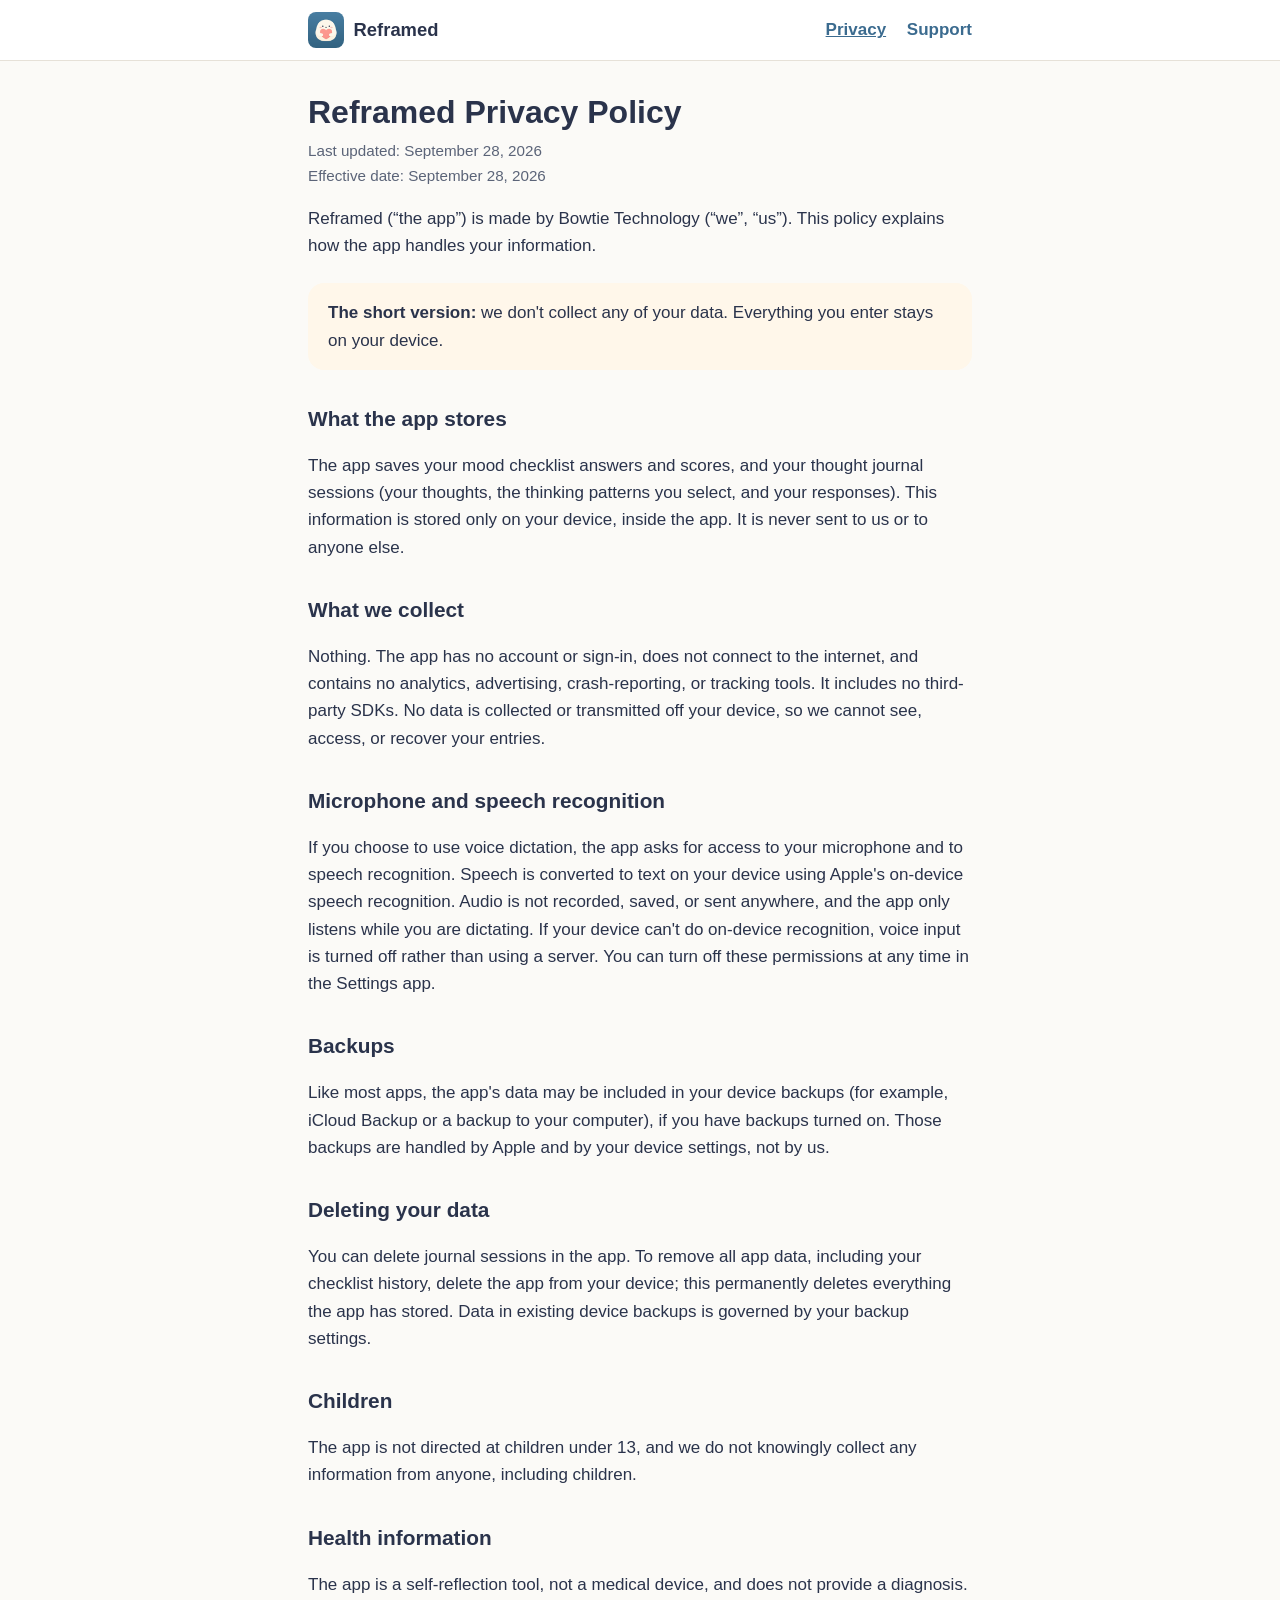
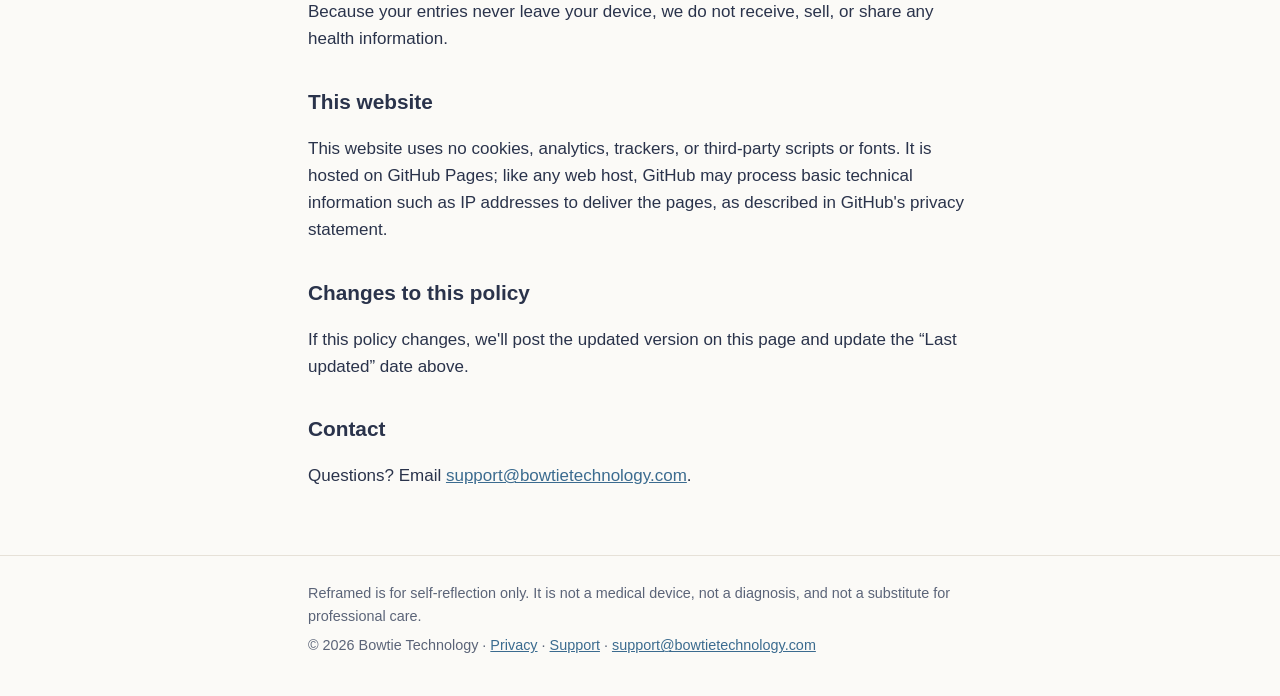
==== privacy/index.html @ 7ae002f9 "Add Reframed landing, privacy, and support pages" ====
<!doctype html>
<html lang="en">
<head>
  <meta charset="utf-8">
  <meta name="viewport" content="width=device-width, initial-scale=1">
  <title>Privacy Policy – Reframed</title>
  <meta name="description" content="Reframed does not collect any data. Everything you enter stays on your device.">
  <meta name="referrer" content="no-referrer">
  <link rel="icon" type="image/png" href="../favicon.png">
  <link rel="apple-touch-icon" href="../apple-touch-icon.png">
  <link rel="stylesheet" href="../assets/style.css">
</head>
<body>
  <a class="skip" href="#main">Skip to content</a>
  <header class="site">
    <div class="inner">
      <a class="brand" href="../"><img src="../assets/app-icon.png" alt="">Reframed</a>
      <nav class="site" aria-label="Main">
        <a href="./" aria-current="page">Privacy</a>
        <a href="../support/">Support</a>
      </nav>
    </div>
  </header>

  <main id="main">
    <h1>Reframed Privacy Policy</h1>
    <p class="meta">Last updated: September 28, 2026<br>Effective date: September 28, 2026</p>

    <p>Reframed (&ldquo;the app&rdquo;) is made by Bowtie Technology (&ldquo;we&rdquo;, &ldquo;us&rdquo;). This policy explains how the app handles your information.</p>

    <div class="card">
      <p><strong>The short version:</strong> we don't collect any of your data. Everything you enter stays on your device.</p>
    </div>

    <h2>What the app stores</h2>
    <p>The app saves your mood checklist answers and scores, and your thought journal sessions (your thoughts, the thinking patterns you select, and your responses). This information is stored only on your device, inside the app. It is never sent to us or to anyone else.</p>

    <h2>What we collect</h2>
    <p>Nothing. The app has no account or sign-in, does not connect to the internet, and contains no analytics, advertising, crash-reporting, or tracking tools. It includes no third-party SDKs. No data is collected or transmitted off your device, so we cannot see, access, or recover your entries.</p>

    <h2>Microphone and speech recognition</h2>
    <p>If you choose to use voice dictation, the app asks for access to your microphone and to speech recognition. Speech is converted to text on your device using Apple's on-device speech recognition. Audio is not recorded, saved, or sent anywhere, and the app only listens while you are dictating. If your device can't do on-device recognition, voice input is turned off rather than using a server. You can turn off these permissions at any time in the Settings app.</p>

    <h2>Backups</h2>
    <p>Like most apps, the app's data may be included in your device backups (for example, iCloud Backup or a backup to your computer), if you have backups turned on. Those backups are handled by Apple and by your device settings, not by us.</p>

    <h2>Deleting your data</h2>
    <p>You can delete journal sessions in the app. To remove all app data, including your checklist history, delete the app from your device; this permanently deletes everything the app has stored. Data in existing device backups is governed by your backup settings.</p>

    <h2>Children</h2>
    <p>The app is not directed at children under 13, and we do not knowingly collect any information from anyone, including children.</p>

    <h2>Health information</h2>
    <p>The app is a self-reflection tool, not a medical device, and does not provide a diagnosis. Because your entries never leave your device, we do not receive, sell, or share any health information.</p>

    <h2>This website</h2>
    <p>This website uses no cookies, analytics, trackers, or third-party scripts or fonts. It is hosted on GitHub Pages; like any web host, GitHub may process basic technical information such as IP addresses to deliver the pages, as described in GitHub's privacy statement.</p>

    <h2>Changes to this policy</h2>
    <p>If this policy changes, we'll post the updated version on this page and update the &ldquo;Last updated&rdquo; date above.</p>

    <h2>Contact</h2>
    <p>Questions? Email <a href="mailto:support@bowtietechnology.com">support@bowtietechnology.com</a>.</p>
  </main>

  <footer class="site">
    <div class="inner">
      <p>Reframed is for self-reflection only. It is not a medical device, not a diagnosis, and not a substitute for professional care.</p>
      <p>&copy; 2026 Bowtie Technology &middot; <a href="./">Privacy</a> &middot; <a href="../support/">Support</a> &middot; <a href="mailto:support@bowtietechnology.com">support@bowtietechnology.com</a></p>
    </div>
  </footer>
</body>
</html>
---- assets/style.css ----
:root {
  --blue: #3B6B8F;
  --coral: #FC978D;
  --cream: #FFF7EA;
  --ink: #2A334B;
  --bg: #FBFAF7;
  --surface: #FFFFFF;
  --text: #2A334B;
  --muted: #5B6478;
  --border: #E6E1D8;
  --link: #3B6B8F;
  --halo: rgba(252, 151, 141, 0.18);
  color-scheme: light dark;
}

@media (prefers-color-scheme: dark) {
  :root {
    --blue: #739EB5;
    --coral: #F4A59C;
    --cream: #3B342C;
    --bg: #15181F;
    --surface: #1E222B;
    --text: #EDEAE4;
    --muted: #A9AFBC;
    --border: #2F3440;
    --link: #8DB6CC;
    --halo: rgba(244, 165, 156, 0.18);
  }
}

* { box-sizing: border-box; }

html { -webkit-text-size-adjust: 100%; }

body {
  margin: 0;
  background: var(--bg);
  color: var(--text);
  font-family: -apple-system, BlinkMacSystemFont, "Segoe UI", Roboto, "Helvetica Neue", Arial, sans-serif;
  font-size: 17px;
  line-height: 1.6;
}

a { color: var(--link); }
a:hover { text-decoration-thickness: 2px; }

.skip {
  position: absolute;
  left: -9999px;
}
.skip:focus { left: 1rem; top: 1rem; background: var(--surface); padding: .5rem 1rem; }

header.site {
  border-bottom: 1px solid var(--border);
  background: var(--surface);
}

header.site .inner,
main,
footer.site .inner {
  max-width: 44rem;
  margin: 0 auto;
  padding: 0 1.25rem;
}

header.site .inner {
  display: flex;
  align-items: center;
  justify-content: space-between;
  gap: 1rem;
  padding-top: .75rem;
  padding-bottom: .75rem;
  flex-wrap: wrap;
}

.brand {
  display: flex;
  align-items: center;
  gap: .6rem;
  font-weight: 700;
  font-size: 1.15rem;
  color: var(--text);
  text-decoration: none;
}
.brand img { width: 36px; height: 36px; border-radius: 8px; }

nav.site a {
  margin-left: 1rem;
  text-decoration: none;
  font-weight: 600;
}
nav.site a:first-child { margin-left: 0; }
nav.site a[aria-current="page"] { text-decoration: underline; }

main { padding-top: 2rem; padding-bottom: 3rem; }

h1 { font-size: 2rem; line-height: 1.2; margin: 0 0 .5rem; }
h2 { font-size: 1.3rem; margin: 2rem 0 .5rem; }
h3 { font-size: 1.05rem; margin: 1.5rem 0 .25rem; }

.meta { color: var(--muted); font-size: .95rem; margin-top: 0; }

.hero { text-align: center; padding: 1.5rem 0 1rem; }
.hero .mascot {
  width: 180px;
  height: 180px;
  border-radius: 50%;
  background: var(--halo);
  padding: 12px;
}
.hero h1 { font-size: 2.4rem; margin-top: 1rem; }
.hero .tagline { font-size: 1.2rem; color: var(--muted); margin: 0 auto 1.5rem; max-width: 32rem; }

.buttons { display: flex; gap: .75rem; justify-content: center; flex-wrap: wrap; }
.button {
  display: inline-block;
  padding: .7rem 1.3rem;
  border-radius: 999px;
  background: var(--blue);
  color: #fff;
  font-weight: 600;
  text-decoration: none;
}
.button.secondary {
  background: transparent;
  color: var(--link);
  border: 2px solid var(--blue);
}
@media (prefers-color-scheme: dark) {
  .button { color: #15181F; }
}

.card {
  background: var(--cream);
  border-radius: 16px;
  padding: 1rem 1.25rem;
  margin: 1.5rem 0;
}
.card p:first-child, .card h2:first-child { margin-top: 0; }
.card p:last-child { margin-bottom: 0; }

.crisis {
  border-left: 4px solid var(--coral);
}

.features { list-style: none; padding: 0; display: grid; gap: 1rem; margin: 2rem 0; }
@media (min-width: 40rem) { .features { grid-template-columns: repeat(3, 1fr); } }
.features li {
  background: var(--surface);
  border: 1px solid var(--border);
  border-radius: 14px;
  padding: 1rem;
}
.features strong { display: block; margin-bottom: .25rem; }

.coming-soon { color: var(--muted); font-size: .95rem; text-align: center; }

footer.site {
  border-top: 1px solid var(--border);
  color: var(--muted);
  font-size: .9rem;
}
footer.site .inner { padding-top: 1.25rem; padding-bottom: 2rem; }
footer.site p { margin: .4rem 0; }
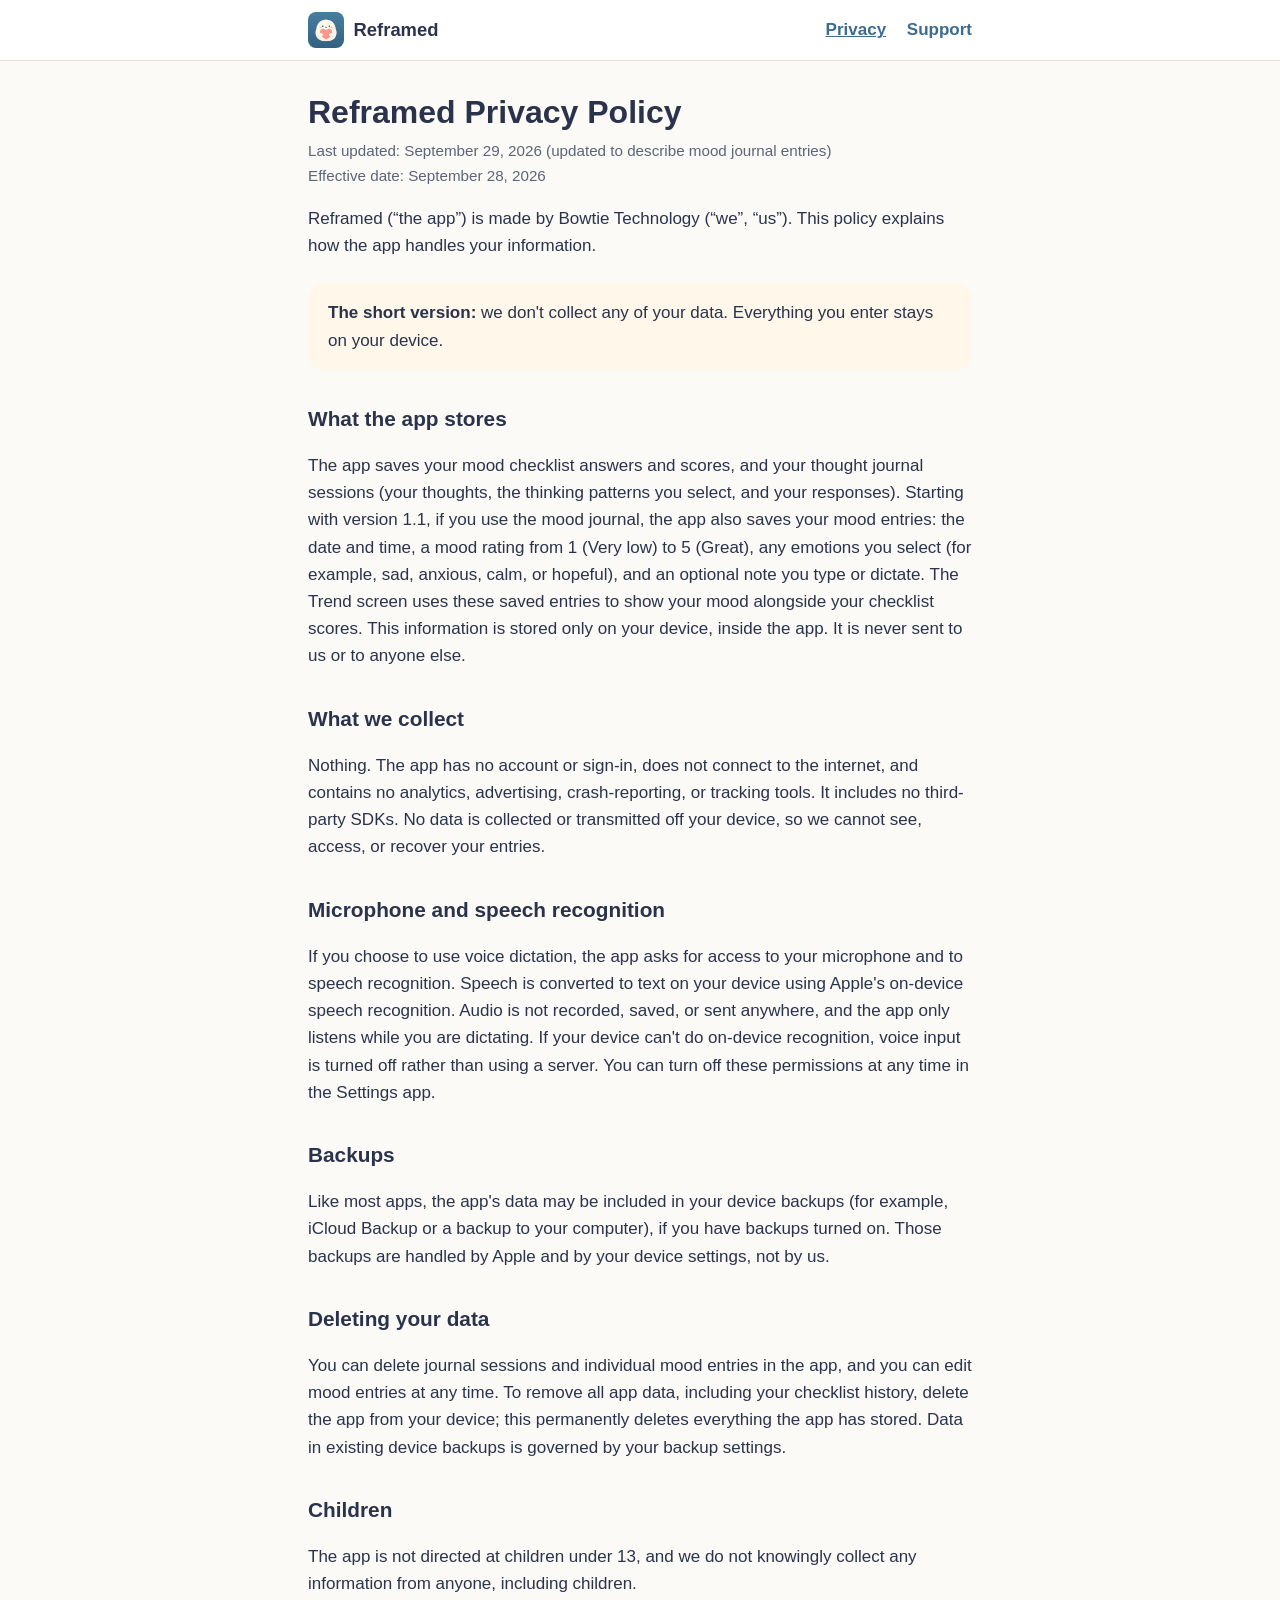
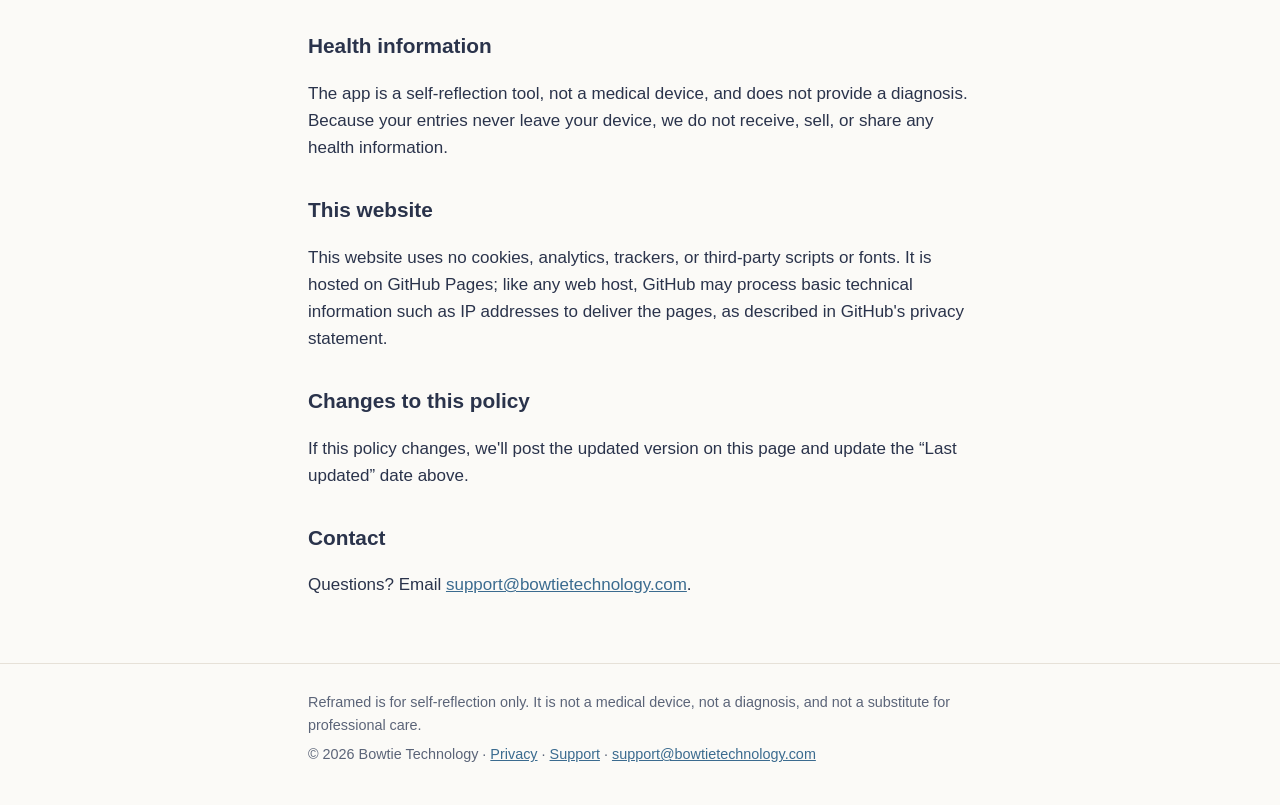
==== commit 808c6803: "Privacy policy: describe mood journal entries Add mood journal entries (coming in 1.1) to the stored" ====
--- a/privacy/index.html
+++ b/privacy/index.html
@@ -24,7 +24,7 @@
 
   <main id="main">
     <h1>Reframed Privacy Policy</h1>
-    <p class="meta">Last updated: September 28, 2026<br>Effective date: September 28, 2026</p>
+    <p class="meta">Last updated: September 29, 2026 (updated to describe mood journal entries)<br>Effective date: September 28, 2026</p>
 
     <p>Reframed (&ldquo;the app&rdquo;) is made by Bowtie Technology (&ldquo;we&rdquo;, &ldquo;us&rdquo;). This policy explains how the app handles your information.</p>
 
@@ -33,7 +33,7 @@
     </div>
 
     <h2>What the app stores</h2>
-    <p>The app saves your mood checklist answers and scores, and your thought journal sessions (your thoughts, the thinking patterns you select, and your responses). This information is stored only on your device, inside the app. It is never sent to us or to anyone else.</p>
+    <p>The app saves your mood checklist answers and scores, and your thought journal sessions (your thoughts, the thinking patterns you select, and your responses). Starting with version 1.1, if you use the mood journal, the app also saves your mood entries: the date and time, a mood rating from 1 (Very low) to 5 (Great), any emotions you select (for example, sad, anxious, calm, or hopeful), and an optional note you type or dictate. The Trend screen uses these saved entries to show your mood alongside your checklist scores. This information is stored only on your device, inside the app. It is never sent to us or to anyone else.</p>
 
     <h2>What we collect</h2>
     <p>Nothing. The app has no account or sign-in, does not connect to the internet, and contains no analytics, advertising, crash-reporting, or tracking tools. It includes no third-party SDKs. No data is collected or transmitted off your device, so we cannot see, access, or recover your entries.</p>
@@ -45,7 +45,7 @@
     <p>Like most apps, the app's data may be included in your device backups (for example, iCloud Backup or a backup to your computer), if you have backups turned on. Those backups are handled by Apple and by your device settings, not by us.</p>
 
     <h2>Deleting your data</h2>
-    <p>You can delete journal sessions in the app. To remove all app data, including your checklist history, delete the app from your device; this permanently deletes everything the app has stored. Data in existing device backups is governed by your backup settings.</p>
+    <p>You can delete journal sessions and individual mood entries in the app, and you can edit mood entries at any time. To remove all app data, including your checklist history, delete the app from your device; this permanently deletes everything the app has stored. Data in existing device backups is governed by your backup settings.</p>
 
     <h2>Children</h2>
     <p>The app is not directed at children under 13, and we do not knowingly collect any information from anyone, including children.</p>
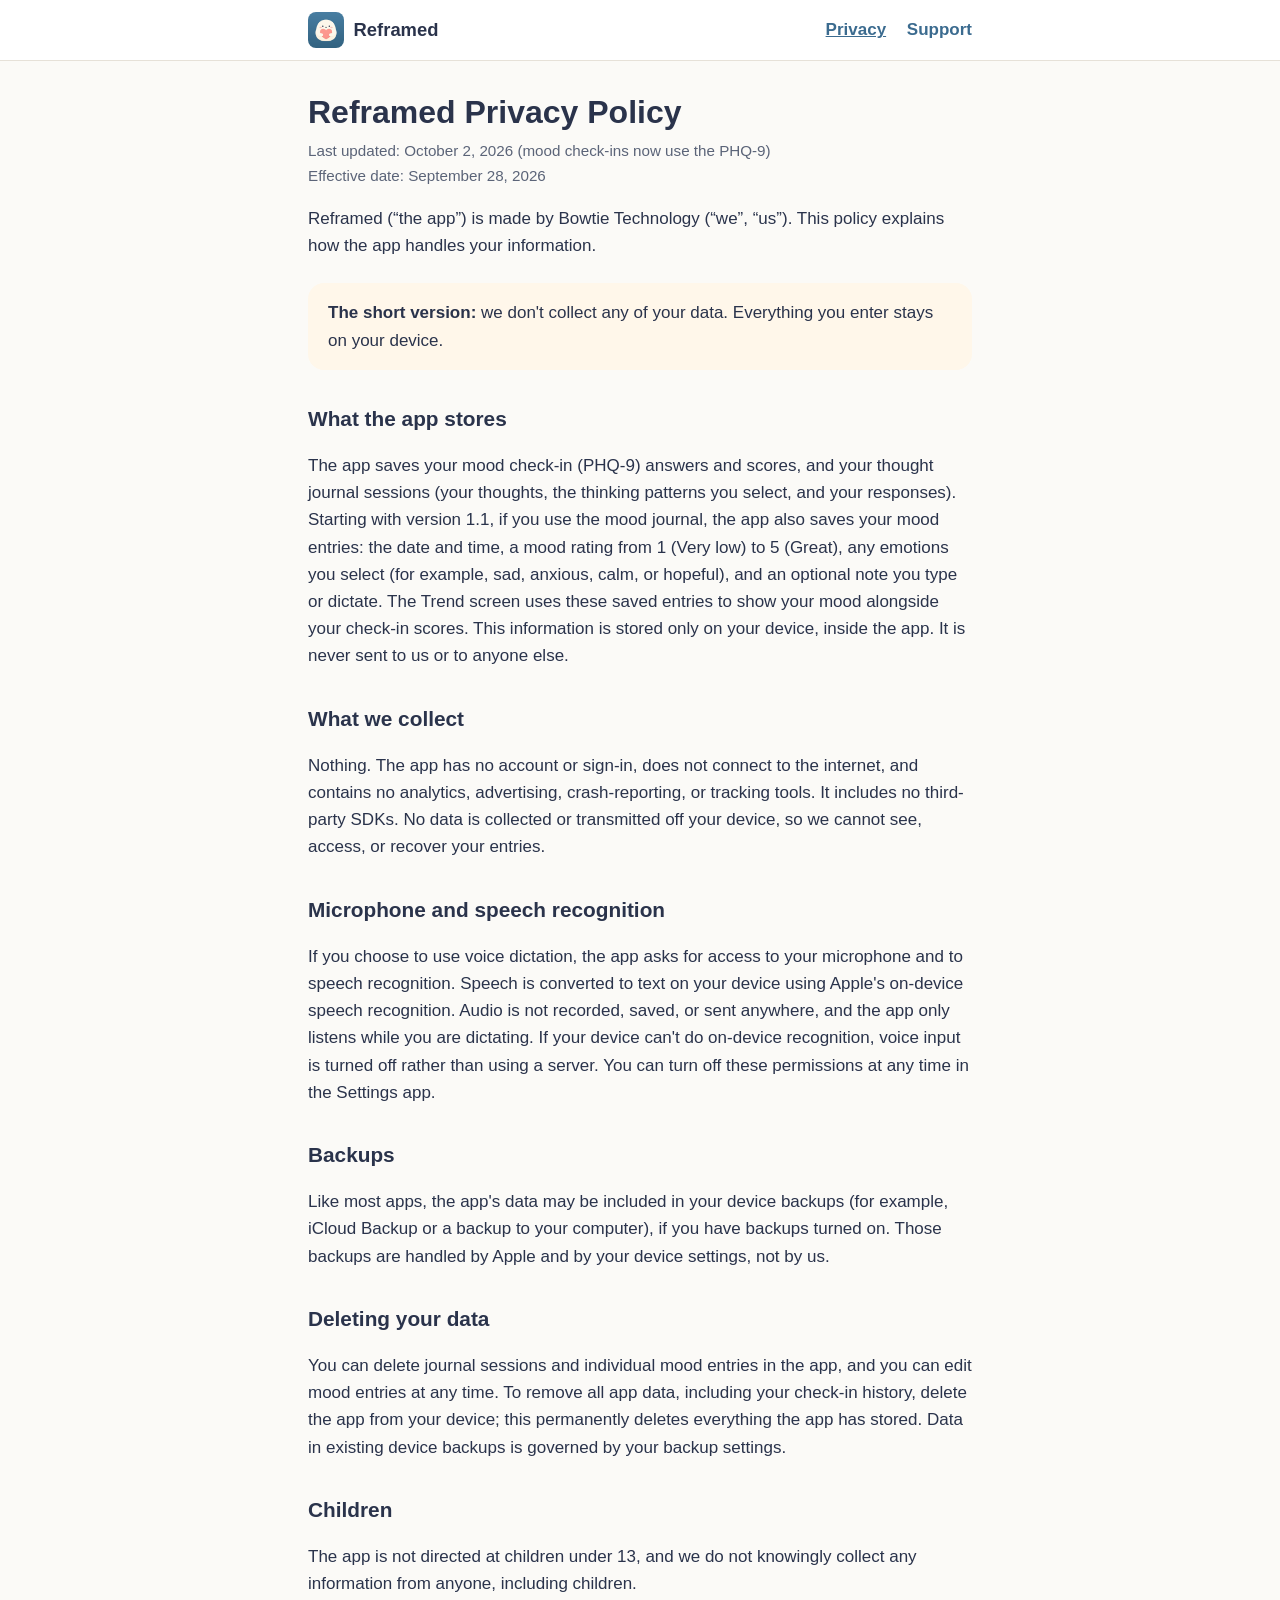
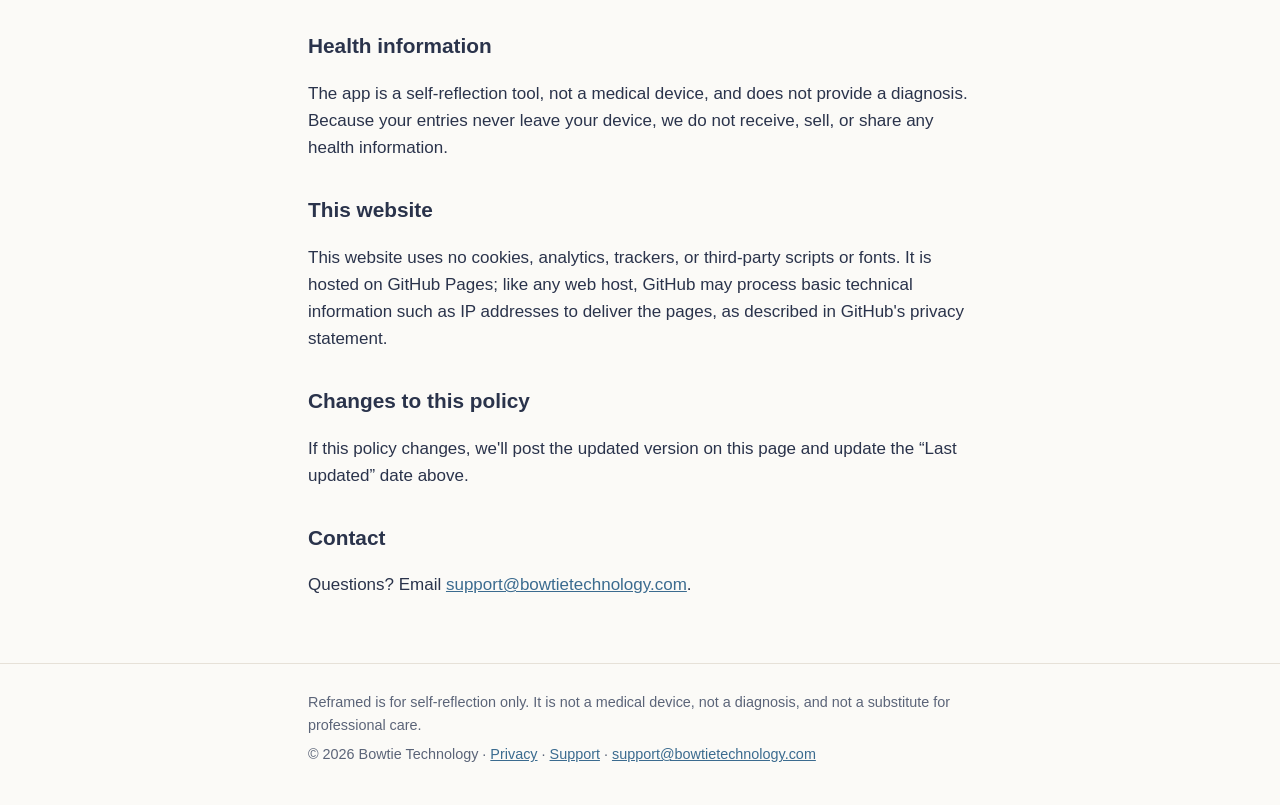
==== commit b362144c: "Describe the PHQ-9 mood check-in Reframed 1.0 (2) replaces the 25-item checklist with the PHQ-9. Upd" ====
--- a/privacy/index.html
+++ b/privacy/index.html
@@ -24,7 +24,7 @@
 
   <main id="main">
     <h1>Reframed Privacy Policy</h1>
-    <p class="meta">Last updated: September 29, 2026 (updated to describe mood journal entries)<br>Effective date: September 28, 2026</p>
+    <p class="meta">Last updated: October 2, 2026 (mood check-ins now use the PHQ-9)<br>Effective date: September 28, 2026</p>
 
     <p>Reframed (&ldquo;the app&rdquo;) is made by Bowtie Technology (&ldquo;we&rdquo;, &ldquo;us&rdquo;). This policy explains how the app handles your information.</p>
 
@@ -33,7 +33,7 @@
     </div>
 
     <h2>What the app stores</h2>
-    <p>The app saves your mood checklist answers and scores, and your thought journal sessions (your thoughts, the thinking patterns you select, and your responses). Starting with version 1.1, if you use the mood journal, the app also saves your mood entries: the date and time, a mood rating from 1 (Very low) to 5 (Great), any emotions you select (for example, sad, anxious, calm, or hopeful), and an optional note you type or dictate. The Trend screen uses these saved entries to show your mood alongside your checklist scores. This information is stored only on your device, inside the app. It is never sent to us or to anyone else.</p>
+    <p>The app saves your mood check-in (PHQ-9) answers and scores, and your thought journal sessions (your thoughts, the thinking patterns you select, and your responses). Starting with version 1.1, if you use the mood journal, the app also saves your mood entries: the date and time, a mood rating from 1 (Very low) to 5 (Great), any emotions you select (for example, sad, anxious, calm, or hopeful), and an optional note you type or dictate. The Trend screen uses these saved entries to show your mood alongside your check-in scores. This information is stored only on your device, inside the app. It is never sent to us or to anyone else.</p>
 
     <h2>What we collect</h2>
     <p>Nothing. The app has no account or sign-in, does not connect to the internet, and contains no analytics, advertising, crash-reporting, or tracking tools. It includes no third-party SDKs. No data is collected or transmitted off your device, so we cannot see, access, or recover your entries.</p>
@@ -45,7 +45,7 @@
     <p>Like most apps, the app's data may be included in your device backups (for example, iCloud Backup or a backup to your computer), if you have backups turned on. Those backups are handled by Apple and by your device settings, not by us.</p>
 
     <h2>Deleting your data</h2>
-    <p>You can delete journal sessions and individual mood entries in the app, and you can edit mood entries at any time. To remove all app data, including your checklist history, delete the app from your device; this permanently deletes everything the app has stored. Data in existing device backups is governed by your backup settings.</p>
+    <p>You can delete journal sessions and individual mood entries in the app, and you can edit mood entries at any time. To remove all app data, including your check-in history, delete the app from your device; this permanently deletes everything the app has stored. Data in existing device backups is governed by your backup settings.</p>
 
     <h2>Children</h2>
     <p>The app is not directed at children under 13, and we do not knowingly collect any information from anyone, including children.</p>
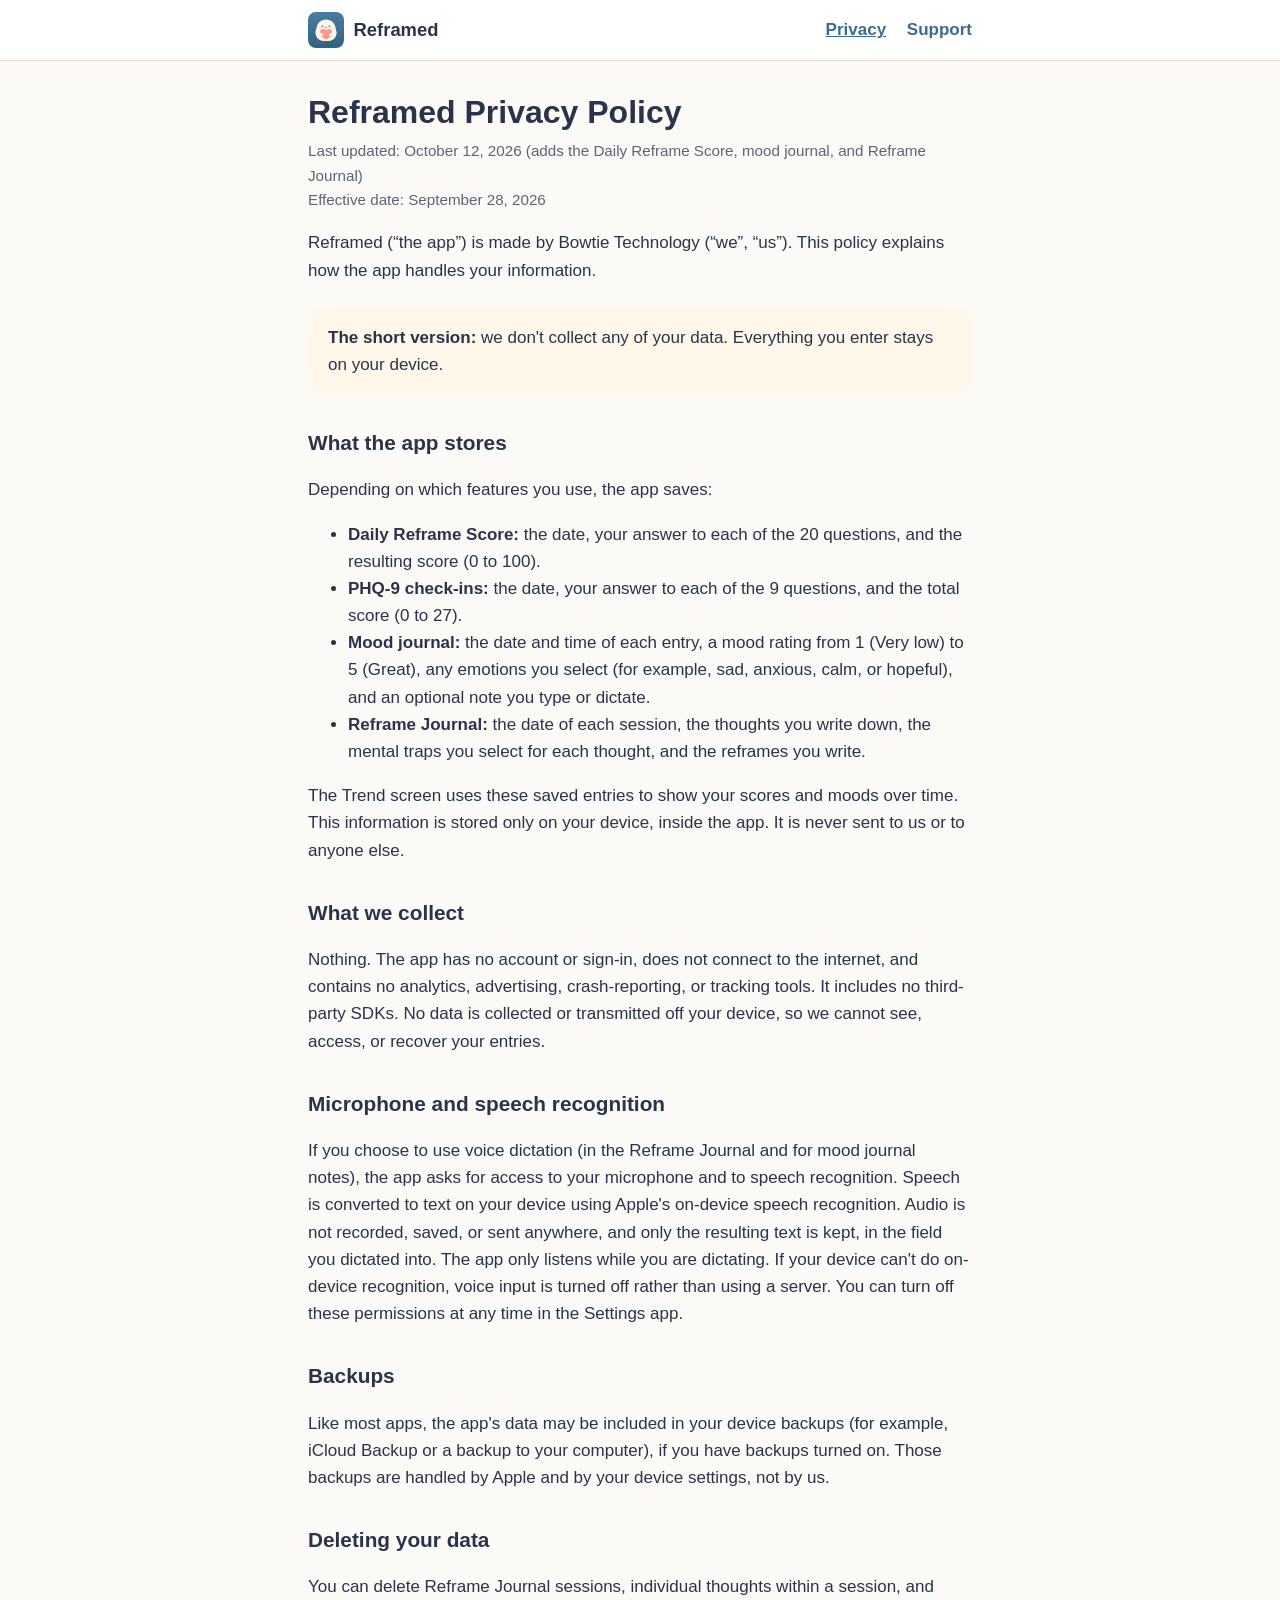
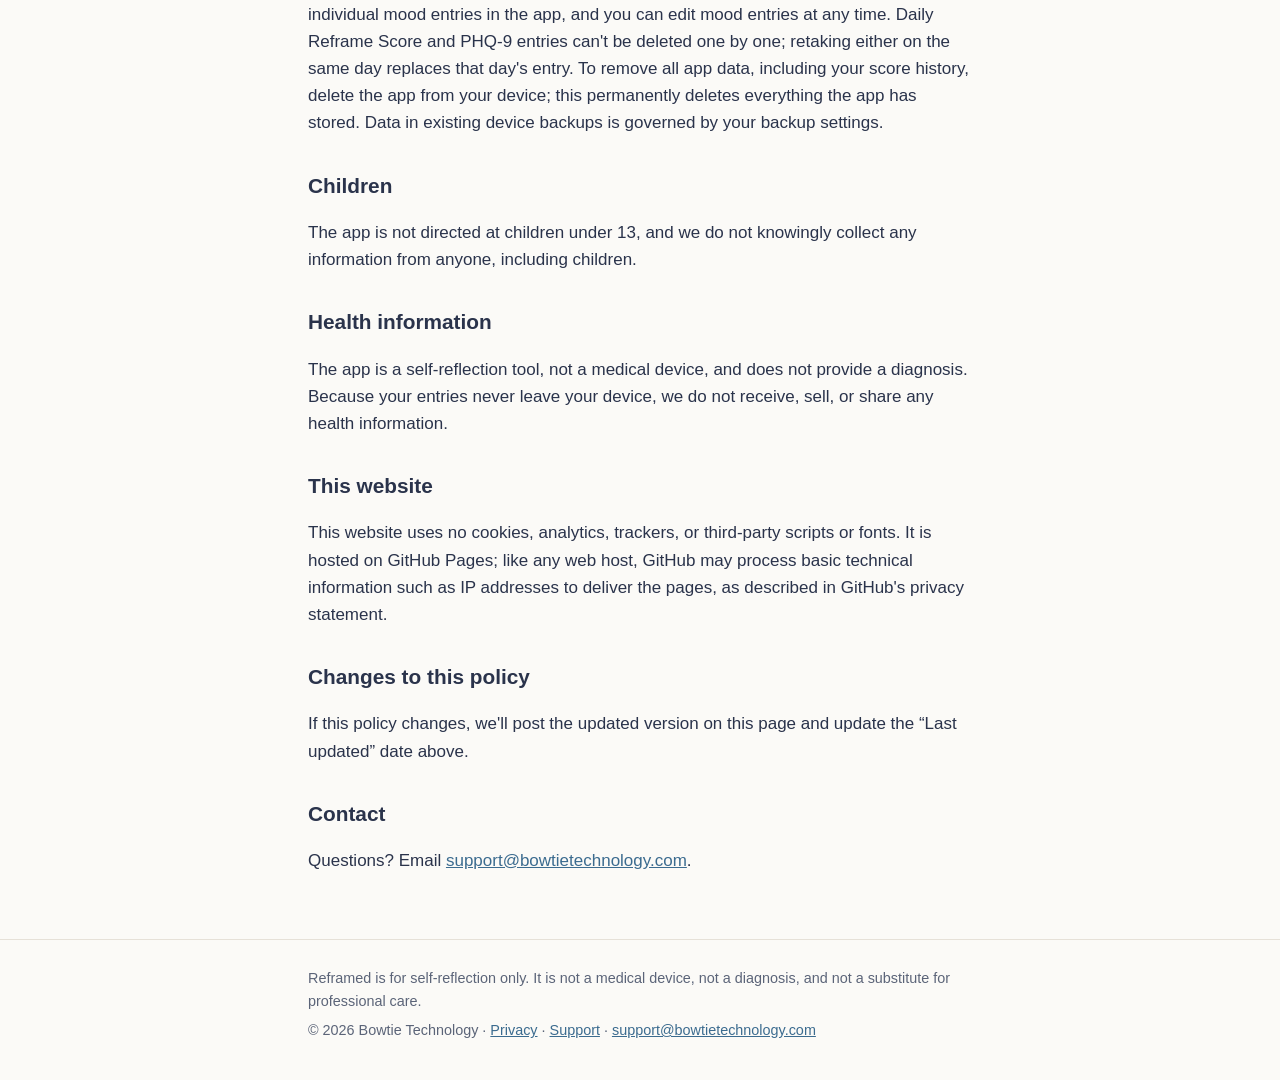
==== commit 0807953e: "Describe the Daily Reframe Score, mood journal, and current data stored on device" ====
--- a/privacy/index.html
+++ b/privacy/index.html
@@ -24,7 +24,7 @@
 
   <main id="main">
     <h1>Reframed Privacy Policy</h1>
-    <p class="meta">Last updated: October 2, 2026 (mood check-ins now use the PHQ-9)<br>Effective date: September 28, 2026</p>
+    <p class="meta">Last updated: October 12, 2026 (adds the Daily Reframe Score, mood journal, and Reframe Journal)<br>Effective date: September 28, 2026</p>
 
     <p>Reframed (&ldquo;the app&rdquo;) is made by Bowtie Technology (&ldquo;we&rdquo;, &ldquo;us&rdquo;). This policy explains how the app handles your information.</p>
 
@@ -33,19 +33,26 @@
     </div>
 
     <h2>What the app stores</h2>
-    <p>The app saves your mood check-in (PHQ-9) answers and scores, and your thought journal sessions (your thoughts, the thinking patterns you select, and your responses). Starting with version 1.1, if you use the mood journal, the app also saves your mood entries: the date and time, a mood rating from 1 (Very low) to 5 (Great), any emotions you select (for example, sad, anxious, calm, or hopeful), and an optional note you type or dictate. The Trend screen uses these saved entries to show your mood alongside your check-in scores. This information is stored only on your device, inside the app. It is never sent to us or to anyone else.</p>
+    <p>Depending on which features you use, the app saves:</p>
+    <ul>
+      <li><strong>Daily Reframe Score:</strong> the date, your answer to each of the 20 questions, and the resulting score (0 to 100).</li>
+      <li><strong>PHQ-9 check-ins:</strong> the date, your answer to each of the 9 questions, and the total score (0 to 27).</li>
+      <li><strong>Mood journal:</strong> the date and time of each entry, a mood rating from 1 (Very low) to 5 (Great), any emotions you select (for example, sad, anxious, calm, or hopeful), and an optional note you type or dictate.</li>
+      <li><strong>Reframe Journal:</strong> the date of each session, the thoughts you write down, the mental traps you select for each thought, and the reframes you write.</li>
+    </ul>
+    <p>The Trend screen uses these saved entries to show your scores and moods over time. This information is stored only on your device, inside the app. It is never sent to us or to anyone else.</p>
 
     <h2>What we collect</h2>
     <p>Nothing. The app has no account or sign-in, does not connect to the internet, and contains no analytics, advertising, crash-reporting, or tracking tools. It includes no third-party SDKs. No data is collected or transmitted off your device, so we cannot see, access, or recover your entries.</p>
 
     <h2>Microphone and speech recognition</h2>
-    <p>If you choose to use voice dictation, the app asks for access to your microphone and to speech recognition. Speech is converted to text on your device using Apple's on-device speech recognition. Audio is not recorded, saved, or sent anywhere, and the app only listens while you are dictating. If your device can't do on-device recognition, voice input is turned off rather than using a server. You can turn off these permissions at any time in the Settings app.</p>
+    <p>If you choose to use voice dictation (in the Reframe Journal and for mood journal notes), the app asks for access to your microphone and to speech recognition. Speech is converted to text on your device using Apple's on-device speech recognition. Audio is not recorded, saved, or sent anywhere, and only the resulting text is kept, in the field you dictated into. The app only listens while you are dictating. If your device can't do on-device recognition, voice input is turned off rather than using a server. You can turn off these permissions at any time in the Settings app.</p>
 
     <h2>Backups</h2>
     <p>Like most apps, the app's data may be included in your device backups (for example, iCloud Backup or a backup to your computer), if you have backups turned on. Those backups are handled by Apple and by your device settings, not by us.</p>
 
     <h2>Deleting your data</h2>
-    <p>You can delete journal sessions and individual mood entries in the app, and you can edit mood entries at any time. To remove all app data, including your check-in history, delete the app from your device; this permanently deletes everything the app has stored. Data in existing device backups is governed by your backup settings.</p>
+    <p>You can delete Reframe Journal sessions, individual thoughts within a session, and individual mood entries in the app, and you can edit mood entries at any time. Daily Reframe Score and PHQ-9 entries can't be deleted one by one; retaking either on the same day replaces that day's entry. To remove all app data, including your score history, delete the app from your device; this permanently deletes everything the app has stored. Data in existing device backups is governed by your backup settings.</p>
 
     <h2>Children</h2>
     <p>The app is not directed at children under 13, and we do not knowingly collect any information from anyone, including children.</p>
